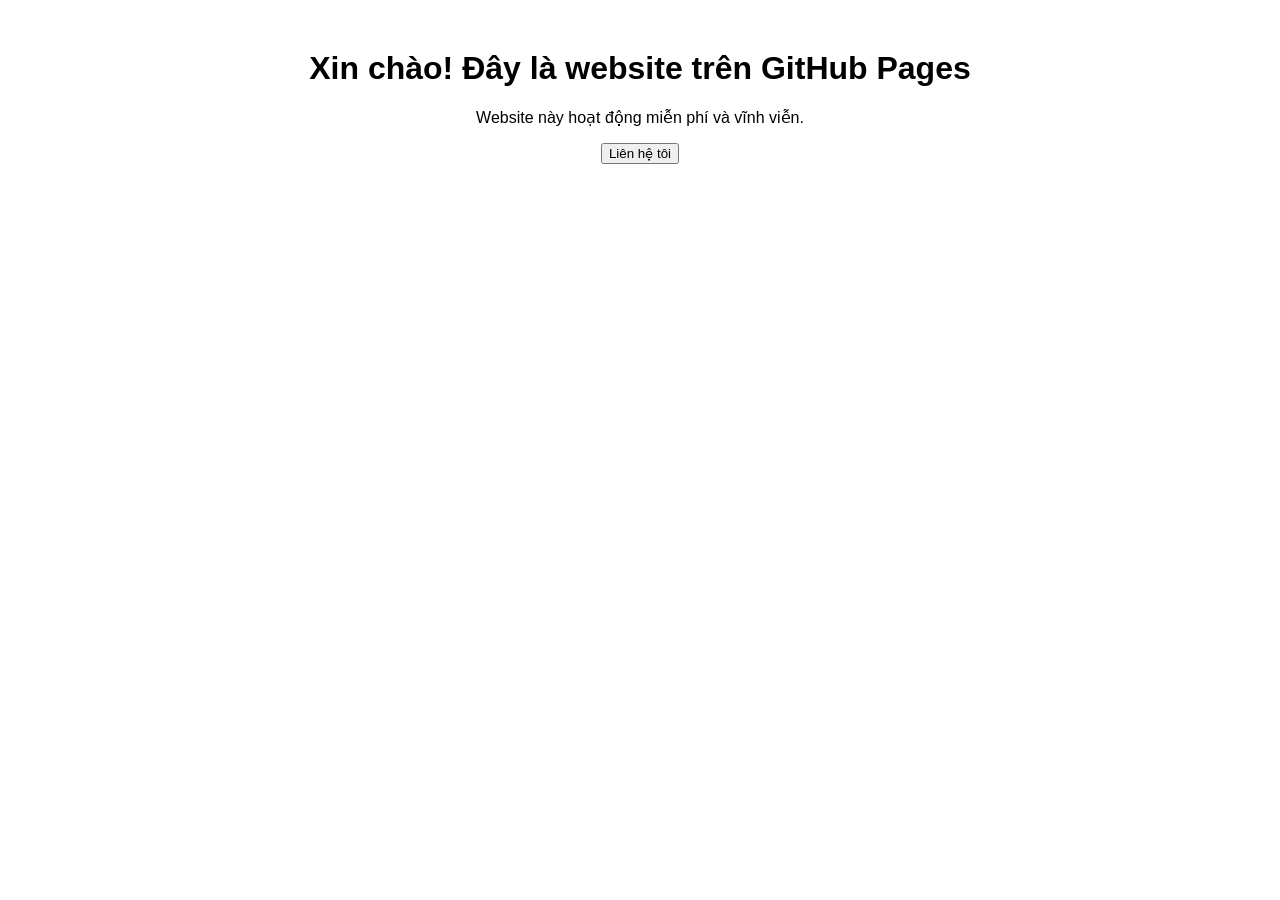
==== index.html @ cb4e31ba "Add initial HTML structure for the website" ====
<!DOCTYPE html>
<html>
<head>
    <title>Trang web của tôi</title>
    <meta charset="utf-8">
</head>
<body style="text-align: center; font-family: sans-serif; margin-top: 50px;">
    <h1>Xin chào! Đây là website trên GitHub Pages</h1>
    <p>Website này hoạt động miễn phí và vĩnh viễn.</p>
    <button>Liên hệ tôi</button>
</body>
</html>
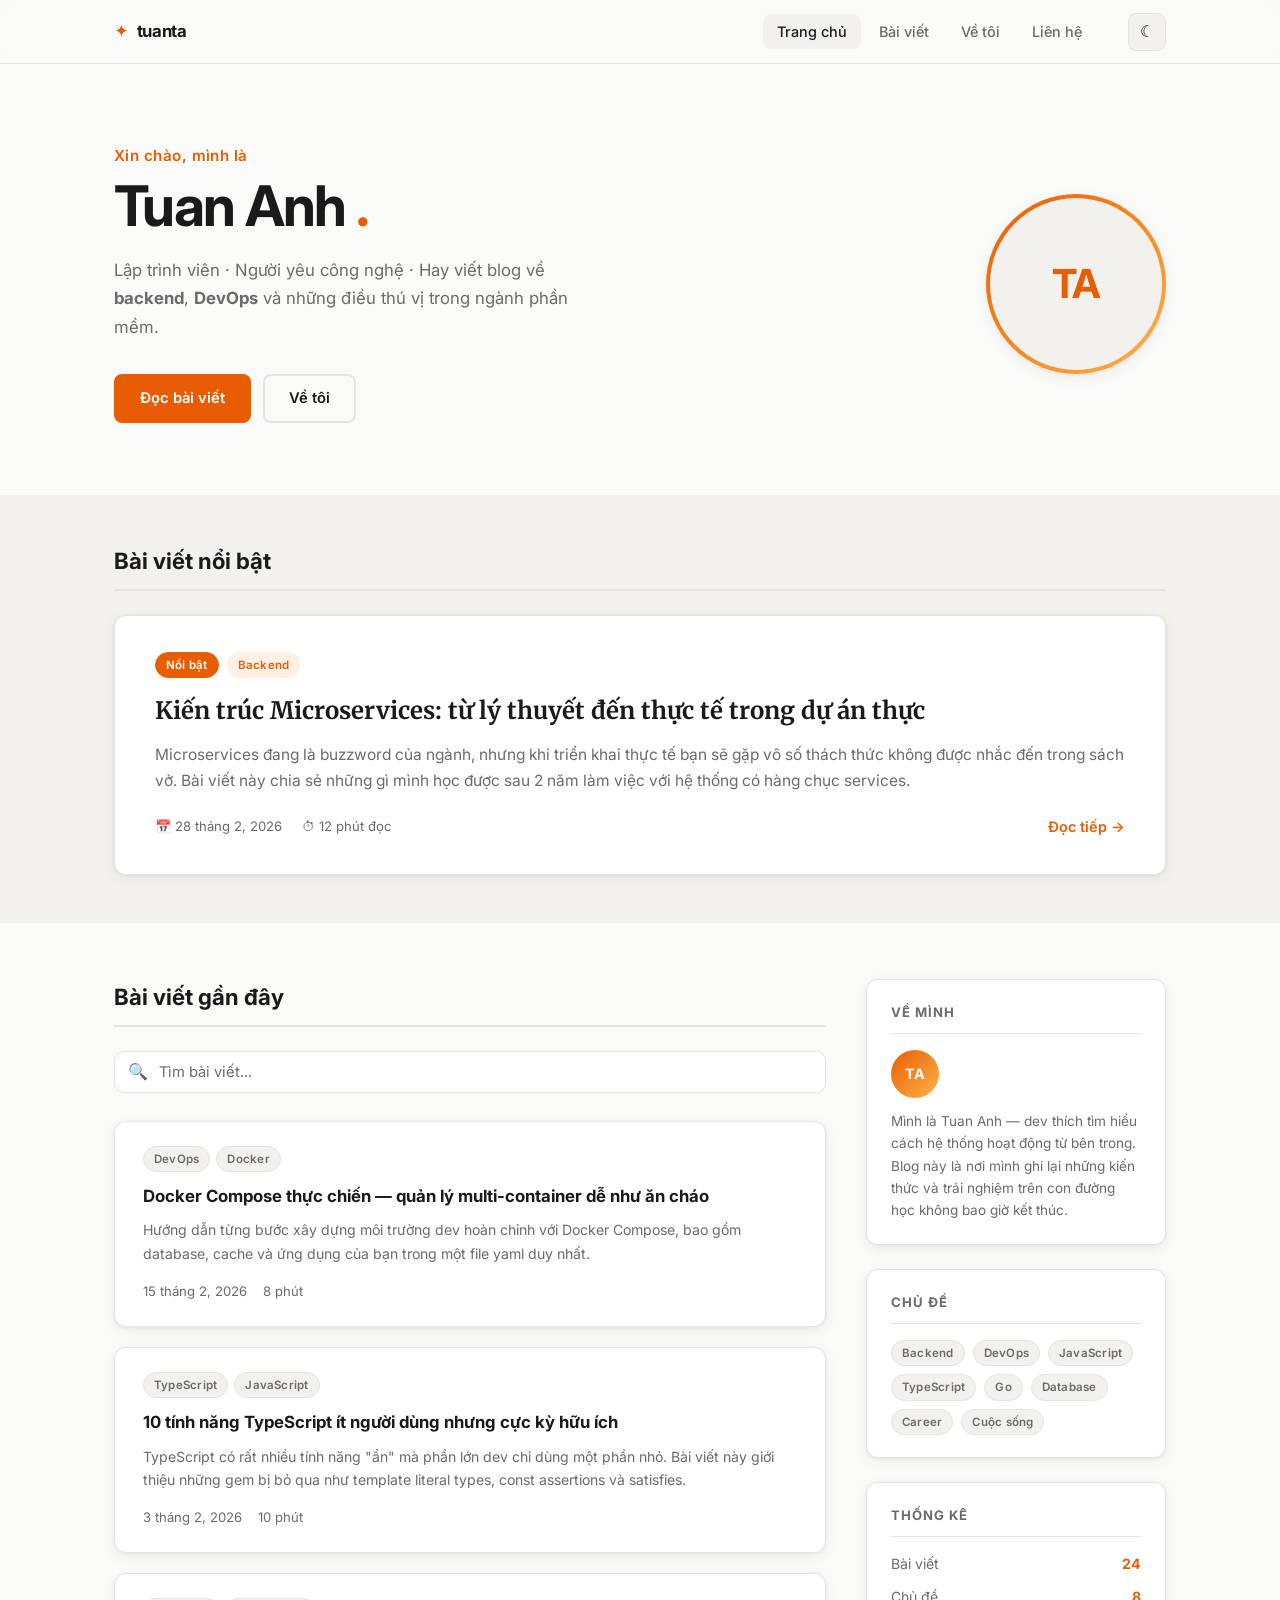
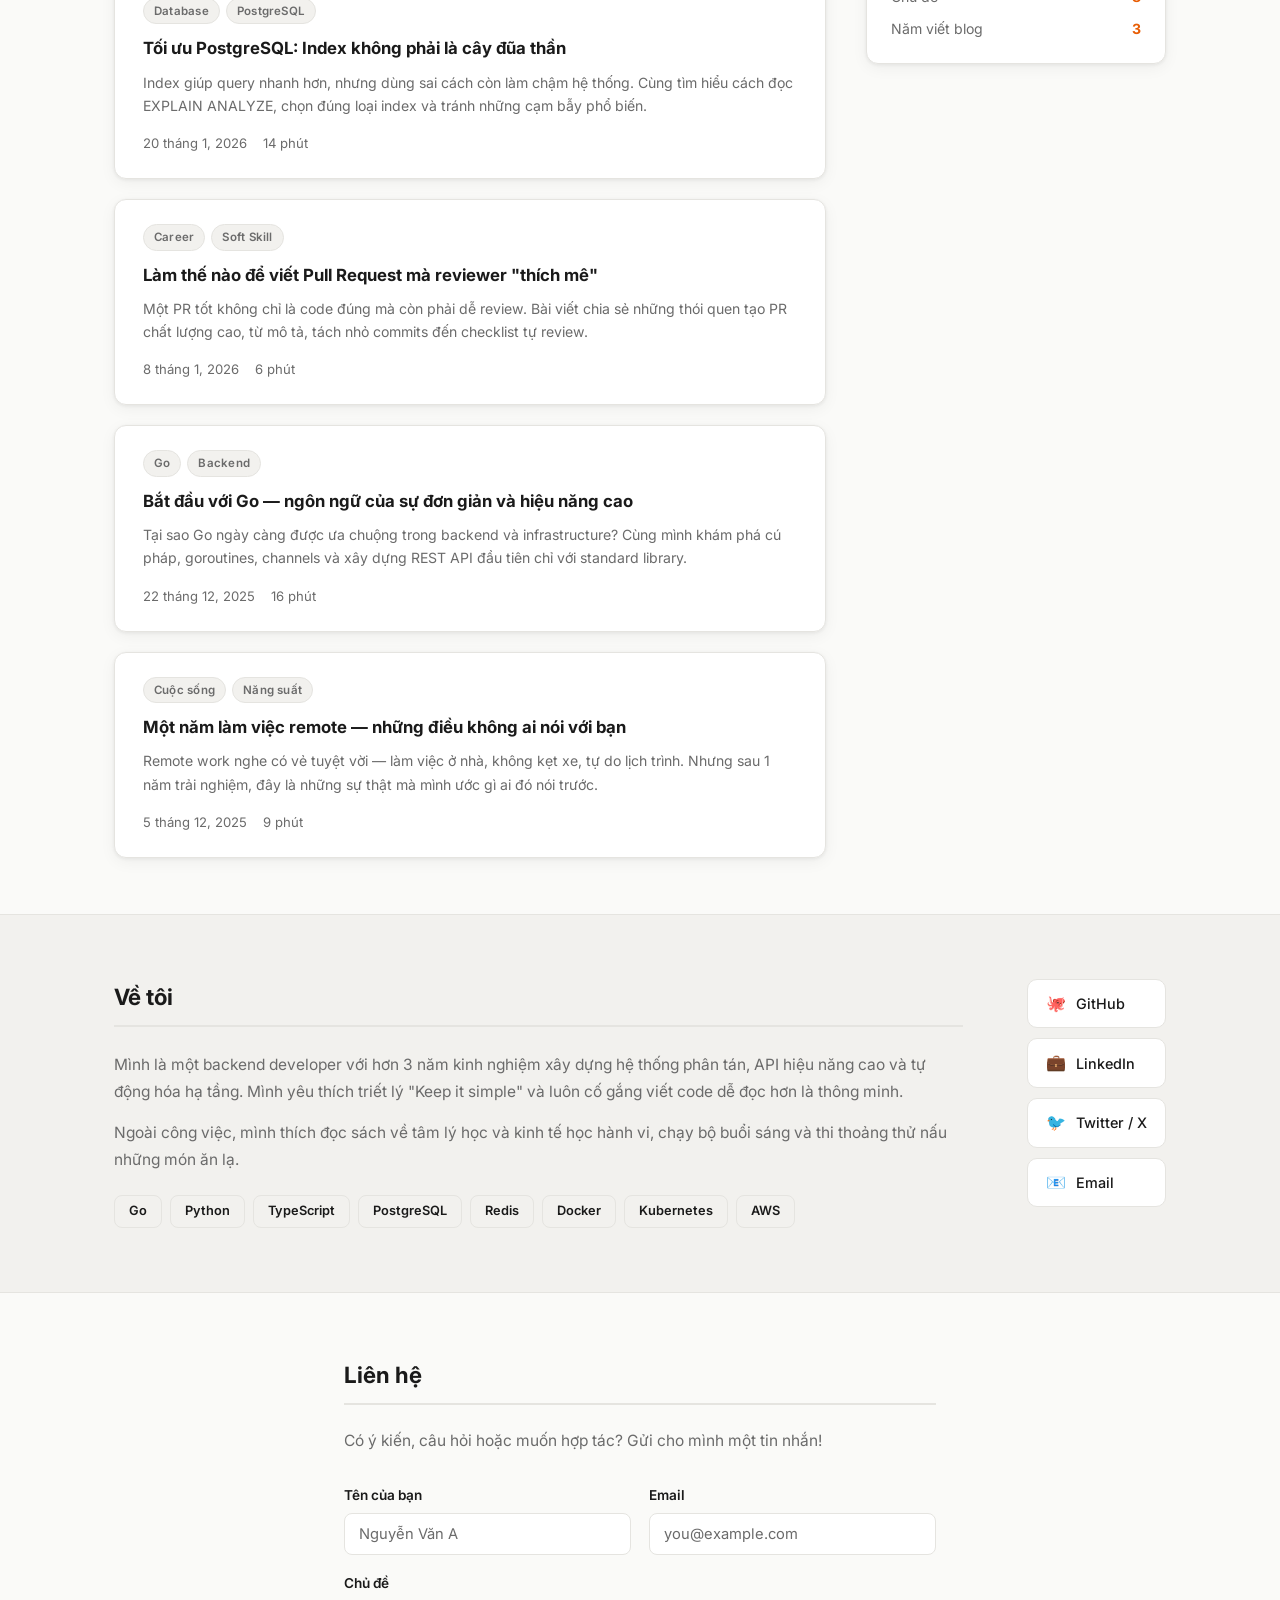
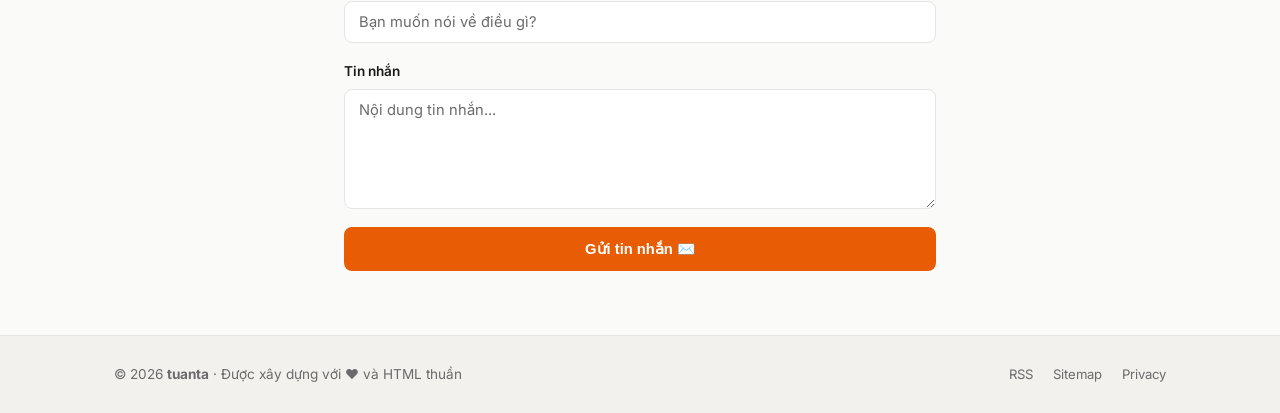
==== commit e6bb2d40: "[Tuanta] push blog web" ====
--- a/index.html
+++ b/index.html
@@ -1,12 +1,361 @@
 <!DOCTYPE html>
-<html>
+<html lang="vi" data-theme="light">
 <head>
-    <title>Trang web của tôi</title>
-    <meta charset="utf-8">
+  <meta charset="UTF-8" />
+  <meta name="viewport" content="width=device-width, initial-scale=1.0" />
+  <title>Tuan's Blog — Chia sẻ kiến thức & trải nghiệm</title>
+  <meta name="description" content="Blog cá nhân chia sẻ về lập trình, công nghệ và cuộc sống." />
+  <link rel="stylesheet" href="style.css" />
+  <link rel="preconnect" href="https://fonts.googleapis.com" />
+  <link rel="preconnect" href="https://fonts.gstatic.com" crossorigin />
+  <link href="https://fonts.googleapis.com/css2?family=Inter:wght@400;500;600;700&family=Merriweather:ital,wght@0,400;0,700;1,400&display=swap" rel="stylesheet" />
 </head>
-<body style="text-align: center; font-family: sans-serif; margin-top: 50px;">
-    <h1>Xin chào! Đây là website trên GitHub Pages</h1>
-    <p>Website này hoạt động miễn phí và vĩnh viễn.</p>
-    <button>Liên hệ tôi</button>
+<body>
+
+  <!-- ===== HEADER ===== -->
+  <header class="header">
+    <div class="container header__inner">
+      <a href="#" class="logo">
+        <span class="logo__icon">✦</span>
+        <span class="logo__text">tuanta</span>
+      </a>
+
+      <nav class="nav" id="nav">
+        <a href="#home"     class="nav__link active">Trang chủ</a>
+        <a href="#posts"    class="nav__link">Bài viết</a>
+        <a href="#about"    class="nav__link">Về tôi</a>
+        <a href="#contact"  class="nav__link">Liên hệ</a>
+      </nav>
+
+      <div class="header__actions">
+        <button class="theme-toggle" id="themeToggle" aria-label="Chuyển giao diện">
+          <span class="theme-toggle__icon">☾</span>
+        </button>
+        <button class="hamburger" id="hamburger" aria-label="Mở menu">
+          <span></span><span></span><span></span>
+        </button>
+      </div>
+    </div>
+  </header>
+
+  <main>
+
+    <!-- ===== HERO ===== -->
+    <section class="hero" id="home">
+      <div class="container hero__inner">
+        <div class="hero__text">
+          <p class="hero__greeting">Xin chào, mình là</p>
+          <h1 class="hero__name">Tuan Anh <span class="accent">.</span></h1>
+          <p class="hero__bio">
+            Lập trình viên · Người yêu công nghệ · Hay viết blog về
+            <strong>backend</strong>, <strong>DevOps</strong> và những điều thú vị
+            trong ngành phần mềm.
+          </p>
+          <div class="hero__cta">
+            <a href="#posts" class="btn btn--primary">Đọc bài viết</a>
+            <a href="#about" class="btn btn--ghost">Về tôi</a>
+          </div>
+        </div>
+        <div class="hero__avatar">
+          <div class="avatar-ring">
+            <div class="avatar-placeholder">TA</div>
+          </div>
+        </div>
+      </div>
+    </section>
+
+    <!-- ===== FEATURED POST ===== -->
+    <section class="featured" id="posts">
+      <div class="container">
+        <h2 class="section-title">Bài viết nổi bật</h2>
+        <article class="featured-card">
+          <div class="featured-card__meta">
+            <span class="tag tag--featured">Nổi bật</span>
+            <span class="tag tag--cat">Backend</span>
+          </div>
+          <h3 class="featured-card__title">
+            <a href="#">Kiến trúc Microservices: từ lý thuyết đến thực tế trong dự án thực</a>
+          </h3>
+          <p class="featured-card__excerpt">
+            Microservices đang là buzzword của ngành, nhưng khi triển khai thực tế bạn sẽ gặp
+            vô số thách thức không được nhắc đến trong sách vở. Bài viết này chia sẻ những gì
+            mình học được sau 2 năm làm việc với hệ thống có hàng chục services.
+          </p>
+          <div class="featured-card__footer">
+            <span class="post-date">📅 28 tháng 2, 2026</span>
+            <span class="read-time">⏱ 12 phút đọc</span>
+            <a href="#" class="read-more">Đọc tiếp →</a>
+          </div>
+        </article>
+      </div>
+    </section>
+
+    <!-- ===== POST GRID + SIDEBAR ===== -->
+    <section class="blog-section">
+      <div class="container blog-layout">
+
+        <!-- POST LIST -->
+        <div class="posts">
+          <h2 class="section-title">Bài viết gần đây</h2>
+
+          <div class="search-bar">
+            <input type="text" id="searchInput" placeholder="Tìm bài viết..." class="search-bar__input" />
+            <span class="search-bar__icon">🔍</span>
+          </div>
+
+          <div class="post-list" id="postList">
+
+            <article class="post-card" data-tags="devops docker">
+              <div class="post-card__tags">
+                <span class="tag">DevOps</span>
+                <span class="tag">Docker</span>
+              </div>
+              <h3 class="post-card__title">
+                <a href="#">Docker Compose thực chiến — quản lý multi-container dễ như ăn cháo</a>
+              </h3>
+              <p class="post-card__excerpt">
+                Hướng dẫn từng bước xây dựng môi trường dev hoàn chỉnh với Docker Compose,
+                bao gồm database, cache và ứng dụng của bạn trong một file yaml duy nhất.
+              </p>
+              <div class="post-card__footer">
+                <span class="post-date">15 tháng 2, 2026</span>
+                <span class="read-time">8 phút</span>
+              </div>
+            </article>
+
+            <article class="post-card" data-tags="javascript typescript">
+              <div class="post-card__tags">
+                <span class="tag">TypeScript</span>
+                <span class="tag">JavaScript</span>
+              </div>
+              <h3 class="post-card__title">
+                <a href="#">10 tính năng TypeScript ít người dùng nhưng cực kỳ hữu ích</a>
+              </h3>
+              <p class="post-card__excerpt">
+                TypeScript có rất nhiều tính năng "ẩn" mà phần lớn dev chỉ dùng một phần nhỏ.
+                Bài viết này giới thiệu những gem bị bỏ qua như template literal types,
+                const assertions và satisfies.
+              </p>
+              <div class="post-card__footer">
+                <span class="post-date">3 tháng 2, 2026</span>
+                <span class="read-time">10 phút</span>
+              </div>
+            </article>
+
+            <article class="post-card" data-tags="database postgresql">
+              <div class="post-card__tags">
+                <span class="tag">Database</span>
+                <span class="tag">PostgreSQL</span>
+              </div>
+              <h3 class="post-card__title">
+                <a href="#">Tối ưu PostgreSQL: Index không phải là cây đũa thần</a>
+              </h3>
+              <p class="post-card__excerpt">
+                Index giúp query nhanh hơn, nhưng dùng sai cách còn làm chậm hệ thống.
+                Cùng tìm hiểu cách đọc EXPLAIN ANALYZE, chọn đúng loại index và tránh
+                những cạm bẫy phổ biến.
+              </p>
+              <div class="post-card__footer">
+                <span class="post-date">20 tháng 1, 2026</span>
+                <span class="read-time">14 phút</span>
+              </div>
+            </article>
+
+            <article class="post-card" data-tags="career softskill">
+              <div class="post-card__tags">
+                <span class="tag">Career</span>
+                <span class="tag">Soft Skill</span>
+              </div>
+              <h3 class="post-card__title">
+                <a href="#">Làm thế nào để viết Pull Request mà reviewer "thích mê"</a>
+              </h3>
+              <p class="post-card__excerpt">
+                Một PR tốt không chỉ là code đúng mà còn phải dễ review. Bài viết chia sẻ
+                những thói quen tạo PR chất lượng cao, từ mô tả, tách nhỏ commits
+                đến checklist tự review.
+              </p>
+              <div class="post-card__footer">
+                <span class="post-date">8 tháng 1, 2026</span>
+                <span class="read-time">6 phút</span>
+              </div>
+            </article>
+
+            <article class="post-card" data-tags="golang backend">
+              <div class="post-card__tags">
+                <span class="tag">Go</span>
+                <span class="tag">Backend</span>
+              </div>
+              <h3 class="post-card__title">
+                <a href="#">Bắt đầu với Go — ngôn ngữ của sự đơn giản và hiệu năng cao</a>
+              </h3>
+              <p class="post-card__excerpt">
+                Tại sao Go ngày càng được ưa chuộng trong backend và infrastructure?
+                Cùng mình khám phá cú pháp, goroutines, channels và xây dựng REST API
+                đầu tiên chỉ với standard library.
+              </p>
+              <div class="post-card__footer">
+                <span class="post-date">22 tháng 12, 2025</span>
+                <span class="read-time">16 phút</span>
+              </div>
+            </article>
+
+            <article class="post-card" data-tags="life productivity">
+              <div class="post-card__tags">
+                <span class="tag">Cuộc sống</span>
+                <span class="tag">Năng suất</span>
+              </div>
+              <h3 class="post-card__title">
+                <a href="#">Một năm làm việc remote — những điều không ai nói với bạn</a>
+              </h3>
+              <p class="post-card__excerpt">
+                Remote work nghe có vẻ tuyệt vời — làm việc ở nhà, không kẹt xe, tự do
+                lịch trình. Nhưng sau 1 năm trải nghiệm, đây là những sự thật mà mình
+                ước gì ai đó nói trước.
+              </p>
+              <div class="post-card__footer">
+                <span class="post-date">5 tháng 12, 2025</span>
+                <span class="read-time">9 phút</span>
+              </div>
+            </article>
+
+          </div><!-- /.post-list -->
+
+          <div class="no-results" id="noResults" style="display:none;">
+            <p>Không tìm thấy bài viết nào.</p>
+          </div>
+        </div><!-- /.posts -->
+
+        <!-- SIDEBAR -->
+        <aside class="sidebar">
+
+          <div class="widget">
+            <h4 class="widget__title">Về mình</h4>
+            <div class="widget-about">
+              <div class="widget-about__avatar">TA</div>
+              <p class="widget-about__bio">
+                Mình là Tuan Anh — dev thích tìm hiểu cách hệ thống hoạt động từ bên trong.
+                Blog này là nơi mình ghi lại những kiến thức và trải nghiệm trên con đường
+                học không bao giờ kết thúc.
+              </p>
+            </div>
+          </div>
+
+          <div class="widget">
+            <h4 class="widget__title">Chủ đề</h4>
+            <div class="tag-cloud">
+              <a href="#" class="tag tag--link" data-filter="backend">Backend</a>
+              <a href="#" class="tag tag--link" data-filter="devops">DevOps</a>
+              <a href="#" class="tag tag--link" data-filter="javascript">JavaScript</a>
+              <a href="#" class="tag tag--link" data-filter="typescript">TypeScript</a>
+              <a href="#" class="tag tag--link" data-filter="golang">Go</a>
+              <a href="#" class="tag tag--link" data-filter="database">Database</a>
+              <a href="#" class="tag tag--link" data-filter="career">Career</a>
+              <a href="#" class="tag tag--link" data-filter="life">Cuộc sống</a>
+            </div>
+          </div>
+
+          <div class="widget">
+            <h4 class="widget__title">Thống kê</h4>
+            <ul class="stats-list">
+              <li><span>Bài viết</span><strong>24</strong></li>
+              <li><span>Chủ đề</span><strong>8</strong></li>
+              <li><span>Năm viết blog</span><strong>3</strong></li>
+            </ul>
+          </div>
+
+        </aside>
+
+      </div>
+    </section>
+
+    <!-- ===== ABOUT ===== -->
+    <section class="about-section" id="about">
+      <div class="container about-inner">
+        <div class="about-text">
+          <h2 class="section-title">Về tôi</h2>
+          <p>
+            Mình là một backend developer với hơn 3 năm kinh nghiệm xây dựng hệ thống
+            phân tán, API hiệu năng cao và tự động hóa hạ tầng. Mình yêu thích triết lý
+            "Keep it simple" và luôn cố gắng viết code dễ đọc hơn là thông minh.
+          </p>
+          <p>
+            Ngoài công việc, mình thích đọc sách về tâm lý học và kinh tế học hành vi,
+            chạy bộ buổi sáng và thi thoảng thử nấu những món ăn lạ.
+          </p>
+          <div class="skills">
+            <span class="skill-badge">Go</span>
+            <span class="skill-badge">Python</span>
+            <span class="skill-badge">TypeScript</span>
+            <span class="skill-badge">PostgreSQL</span>
+            <span class="skill-badge">Redis</span>
+            <span class="skill-badge">Docker</span>
+            <span class="skill-badge">Kubernetes</span>
+            <span class="skill-badge">AWS</span>
+          </div>
+        </div>
+        <div class="about-links">
+          <a href="#" class="social-link">
+            <span class="social-link__icon">🐙</span>GitHub
+          </a>
+          <a href="#" class="social-link">
+            <span class="social-link__icon">💼</span>LinkedIn
+          </a>
+          <a href="#" class="social-link">
+            <span class="social-link__icon">🐦</span>Twitter / X
+          </a>
+          <a href="#" class="social-link">
+            <span class="social-link__icon">📧</span>Email
+          </a>
+        </div>
+      </div>
+    </section>
+
+    <!-- ===== CONTACT ===== -->
+    <section class="contact-section" id="contact">
+      <div class="container contact-inner">
+        <h2 class="section-title">Liên hệ</h2>
+        <p class="contact-desc">Có ý kiến, câu hỏi hoặc muốn hợp tác? Gửi cho mình một tin nhắn!</p>
+        <form class="contact-form" id="contactForm">
+          <div class="form-row">
+            <div class="form-group">
+              <label for="name">Tên của bạn</label>
+              <input type="text" id="name" name="name" placeholder="Nguyễn Văn A" required />
+            </div>
+            <div class="form-group">
+              <label for="email">Email</label>
+              <input type="email" id="email" name="email" placeholder="you@example.com" required />
+            </div>
+          </div>
+          <div class="form-group">
+            <label for="subject">Chủ đề</label>
+            <input type="text" id="subject" name="subject" placeholder="Bạn muốn nói về điều gì?" />
+          </div>
+          <div class="form-group">
+            <label for="message">Tin nhắn</label>
+            <textarea id="message" name="message" rows="5" placeholder="Nội dung tin nhắn..." required></textarea>
+          </div>
+          <button type="submit" class="btn btn--primary btn--full">Gửi tin nhắn ✉️</button>
+          <div class="form-success" id="formSuccess">
+            Cảm ơn bạn! Mình sẽ phản hồi sớm nhất có thể. 🎉
+          </div>
+        </form>
+      </div>
+    </section>
+
+  </main>
+
+  <!-- ===== FOOTER ===== -->
+  <footer class="footer">
+    <div class="container footer__inner">
+      <p>© 2026 <strong>tuanta</strong> · Được xây dựng với ❤️ và HTML thuần</p>
+      <div class="footer__links">
+        <a href="#">RSS</a>
+        <a href="#">Sitemap</a>
+        <a href="#">Privacy</a>
+      </div>
+    </div>
+  </footer>
+
+  <script src="script.js"></script>
 </body>
 </html>
--- a/style.css
+++ b/style.css
@@ -0,0 +1,748 @@
+/* =========================================
+   RESET & VARIABLES
+   ========================================= */
+*, *::before, *::after { box-sizing: border-box; margin: 0; padding: 0; }
+
+:root {
+  --bg:           #fafaf8;
+  --bg-alt:       #f2f1ee;
+  --bg-card:      #ffffff;
+  --border:       #e5e4e0;
+  --text:         #1a1a1a;
+  --text-muted:   #6b6b6b;
+  --accent:       #e85d04;
+  --accent-light: #fff0e6;
+  --accent-hover: #c84d00;
+  --shadow:       0 1px 4px rgba(0,0,0,.07), 0 4px 16px rgba(0,0,0,.05);
+  --shadow-hover: 0 4px 12px rgba(0,0,0,.12), 0 12px 36px rgba(0,0,0,.08);
+  --radius:       12px;
+  --font-sans:    'Inter', system-ui, sans-serif;
+  --font-serif:   'Merriweather', Georgia, serif;
+  --header-h:     64px;
+  --transition:   0.2s ease;
+}
+
+[data-theme="dark"] {
+  --bg:           #111110;
+  --bg-alt:       #1a1a18;
+  --bg-card:      #1f1f1d;
+  --border:       #2e2e2b;
+  --text:         #e8e6e0;
+  --text-muted:   #8a8880;
+  --accent:       #ff7a2f;
+  --accent-light: #2a1500;
+  --accent-hover: #ff9a5f;
+  --shadow:       0 1px 4px rgba(0,0,0,.4), 0 4px 16px rgba(0,0,0,.3);
+  --shadow-hover: 0 4px 12px rgba(0,0,0,.5), 0 12px 36px rgba(0,0,0,.4);
+}
+
+html { scroll-behavior: smooth; }
+
+body {
+  font-family: var(--font-sans);
+  font-size: 16px;
+  line-height: 1.6;
+  background: var(--bg);
+  color: var(--text);
+  transition: background var(--transition), color var(--transition);
+}
+
+/* =========================================
+   UTILITIES
+   ========================================= */
+.container {
+  max-width: 1100px;
+  margin: 0 auto;
+  padding: 0 24px;
+}
+
+.accent { color: var(--accent); }
+
+.section-title {
+  font-family: var(--font-sans);
+  font-size: 1.4rem;
+  font-weight: 700;
+  color: var(--text);
+  margin-bottom: 24px;
+  padding-bottom: 10px;
+  border-bottom: 2px solid var(--border);
+}
+
+/* =========================================
+   TAGS & BADGES
+   ========================================= */
+.tag {
+  display: inline-block;
+  padding: 3px 10px;
+  border-radius: 999px;
+  font-size: 0.72rem;
+  font-weight: 600;
+  letter-spacing: 0.02em;
+  background: var(--bg-alt);
+  color: var(--text-muted);
+  border: 1px solid var(--border);
+}
+.tag--featured { background: var(--accent); color: #fff; border-color: var(--accent); }
+.tag--cat      { background: var(--accent-light); color: var(--accent); border-color: transparent; }
+.tag--link {
+  cursor: pointer;
+  transition: background var(--transition), color var(--transition);
+  text-decoration: none;
+}
+.tag--link:hover,
+.tag--link.active {
+  background: var(--accent);
+  color: #fff;
+  border-color: var(--accent);
+}
+
+.skill-badge {
+  display: inline-block;
+  padding: 5px 14px;
+  border-radius: 8px;
+  font-size: 0.8rem;
+  font-weight: 600;
+  background: var(--bg-alt);
+  color: var(--text);
+  border: 1px solid var(--border);
+  margin: 4px 4px 0 0;
+  transition: background var(--transition);
+}
+.skill-badge:hover { background: var(--accent-light); color: var(--accent); }
+
+/* =========================================
+   BUTTONS
+   ========================================= */
+.btn {
+  display: inline-flex;
+  align-items: center;
+  gap: 8px;
+  padding: 11px 24px;
+  border-radius: 8px;
+  font-size: 0.92rem;
+  font-weight: 600;
+  text-decoration: none;
+  cursor: pointer;
+  border: 2px solid transparent;
+  transition: all var(--transition);
+  white-space: nowrap;
+}
+.btn--primary {
+  background: var(--accent);
+  color: #fff;
+  border-color: var(--accent);
+}
+.btn--primary:hover {
+  background: var(--accent-hover);
+  border-color: var(--accent-hover);
+  transform: translateY(-1px);
+  box-shadow: 0 4px 12px rgba(232, 93, 4, .35);
+}
+.btn--ghost {
+  background: transparent;
+  color: var(--text);
+  border-color: var(--border);
+}
+.btn--ghost:hover {
+  border-color: var(--accent);
+  color: var(--accent);
+}
+.btn--full { width: 100%; justify-content: center; }
+
+/* =========================================
+   HEADER
+   ========================================= */
+.header {
+  position: sticky;
+  top: 0;
+  z-index: 100;
+  height: var(--header-h);
+  background: rgba(250, 250, 248, 0.85);
+  backdrop-filter: blur(12px);
+  border-bottom: 1px solid var(--border);
+  transition: background var(--transition), border-color var(--transition);
+}
+[data-theme="dark"] .header {
+  background: rgba(17, 17, 16, 0.85);
+}
+
+.header__inner {
+  display: flex;
+  align-items: center;
+  height: 100%;
+  gap: 32px;
+}
+
+/* Logo */
+.logo {
+  display: flex;
+  align-items: center;
+  gap: 8px;
+  text-decoration: none;
+  flex-shrink: 0;
+}
+.logo__icon { font-size: 1.1rem; color: var(--accent); }
+.logo__text {
+  font-weight: 700;
+  font-size: 1.05rem;
+  color: var(--text);
+  letter-spacing: -0.02em;
+}
+
+/* Nav */
+.nav {
+  display: flex;
+  gap: 4px;
+  margin-left: auto;
+}
+.nav__link {
+  padding: 6px 14px;
+  border-radius: 8px;
+  text-decoration: none;
+  font-size: 0.9rem;
+  font-weight: 500;
+  color: var(--text-muted);
+  transition: all var(--transition);
+}
+.nav__link:hover,
+.nav__link.active {
+  color: var(--text);
+  background: var(--bg-alt);
+}
+
+/* Header actions */
+.header__actions { display: flex; align-items: center; gap: 8px; }
+
+.theme-toggle {
+  background: var(--bg-alt);
+  border: 1px solid var(--border);
+  border-radius: 8px;
+  width: 38px;
+  height: 38px;
+  cursor: pointer;
+  font-size: 1rem;
+  display: flex;
+  align-items: center;
+  justify-content: center;
+  transition: all var(--transition);
+  color: var(--text);
+}
+.theme-toggle:hover { border-color: var(--accent); color: var(--accent); }
+
+/* Hamburger */
+.hamburger {
+  display: none;
+  flex-direction: column;
+  gap: 5px;
+  background: none;
+  border: none;
+  cursor: pointer;
+  padding: 6px;
+  border-radius: 8px;
+}
+.hamburger span {
+  display: block;
+  width: 22px;
+  height: 2px;
+  background: var(--text);
+  border-radius: 2px;
+  transition: all var(--transition);
+}
+.hamburger.open span:nth-child(1) { transform: translateY(7px) rotate(45deg); }
+.hamburger.open span:nth-child(2) { opacity: 0; }
+.hamburger.open span:nth-child(3) { transform: translateY(-7px) rotate(-45deg); }
+
+/* =========================================
+   HERO
+   ========================================= */
+.hero {
+  padding: 80px 0 72px;
+  background: var(--bg);
+}
+.hero__inner {
+  display: flex;
+  align-items: center;
+  gap: 64px;
+}
+.hero__text { flex: 1; }
+.hero__greeting {
+  font-size: 0.95rem;
+  color: var(--accent);
+  font-weight: 600;
+  margin-bottom: 8px;
+  letter-spacing: 0.03em;
+}
+.hero__name {
+  font-size: clamp(2.4rem, 5vw, 3.5rem);
+  font-weight: 700;
+  line-height: 1.1;
+  letter-spacing: -0.03em;
+  color: var(--text);
+  margin-bottom: 18px;
+}
+.hero__bio {
+  font-size: 1.05rem;
+  color: var(--text-muted);
+  line-height: 1.7;
+  max-width: 480px;
+  margin-bottom: 32px;
+}
+.hero__cta { display: flex; gap: 12px; flex-wrap: wrap; }
+
+/* Avatar */
+.hero__avatar {
+  flex-shrink: 0;
+  display: flex;
+  align-items: center;
+  justify-content: center;
+}
+.avatar-ring {
+  width: 180px;
+  height: 180px;
+  border-radius: 50%;
+  padding: 4px;
+  background: linear-gradient(135deg, var(--accent), #ffb347);
+  box-shadow: var(--shadow);
+}
+.avatar-placeholder {
+  width: 100%;
+  height: 100%;
+  border-radius: 50%;
+  background: var(--bg-alt);
+  display: flex;
+  align-items: center;
+  justify-content: center;
+  font-size: 2.5rem;
+  font-weight: 700;
+  color: var(--accent);
+  letter-spacing: -0.02em;
+}
+
+/* =========================================
+   FEATURED CARD
+   ========================================= */
+.featured { padding: 48px 0; background: var(--bg-alt); }
+
+.featured-card {
+  background: var(--bg-card);
+  border: 1px solid var(--border);
+  border-radius: var(--radius);
+  padding: 36px 40px;
+  box-shadow: var(--shadow);
+  transition: box-shadow var(--transition);
+}
+.featured-card:hover { box-shadow: var(--shadow-hover); }
+
+.featured-card__meta {
+  display: flex;
+  gap: 8px;
+  margin-bottom: 16px;
+}
+.featured-card__title {
+  font-family: var(--font-serif);
+  font-size: 1.5rem;
+  font-weight: 700;
+  line-height: 1.4;
+  margin-bottom: 14px;
+}
+.featured-card__title a {
+  color: var(--text);
+  text-decoration: none;
+  transition: color var(--transition);
+}
+.featured-card__title a:hover { color: var(--accent); }
+
+.featured-card__excerpt {
+  color: var(--text-muted);
+  font-size: 0.97rem;
+  line-height: 1.7;
+  margin-bottom: 20px;
+}
+.featured-card__footer {
+  display: flex;
+  align-items: center;
+  gap: 20px;
+  flex-wrap: wrap;
+}
+.post-date, .read-time {
+  font-size: 0.82rem;
+  color: var(--text-muted);
+}
+.read-more {
+  margin-left: auto;
+  color: var(--accent);
+  text-decoration: none;
+  font-weight: 600;
+  font-size: 0.9rem;
+  transition: gap var(--transition);
+}
+.read-more:hover { text-decoration: underline; }
+
+/* =========================================
+   BLOG SECTION (posts + sidebar)
+   ========================================= */
+.blog-section { padding: 56px 0; }
+
+.blog-layout {
+  display: grid;
+  grid-template-columns: 1fr 300px;
+  gap: 40px;
+  align-items: start;
+}
+
+/* Search bar */
+.search-bar {
+  position: relative;
+  margin-bottom: 28px;
+}
+.search-bar__input {
+  width: 100%;
+  padding: 11px 16px 11px 44px;
+  border-radius: 10px;
+  border: 1px solid var(--border);
+  background: var(--bg-card);
+  color: var(--text);
+  font-size: 0.92rem;
+  font-family: var(--font-sans);
+  transition: border-color var(--transition), box-shadow var(--transition);
+  outline: none;
+}
+.search-bar__input::placeholder { color: var(--text-muted); }
+.search-bar__input:focus {
+  border-color: var(--accent);
+  box-shadow: 0 0 0 3px rgba(232, 93, 4, .15);
+}
+.search-bar__icon {
+  position: absolute;
+  left: 14px;
+  top: 50%;
+  transform: translateY(-50%);
+  font-size: 1rem;
+}
+
+/* Post list */
+.post-list { display: flex; flex-direction: column; gap: 20px; }
+
+.post-card {
+  background: var(--bg-card);
+  border: 1px solid var(--border);
+  border-radius: var(--radius);
+  padding: 24px 28px;
+  box-shadow: var(--shadow);
+  transition: box-shadow var(--transition), transform var(--transition);
+}
+.post-card:hover {
+  box-shadow: var(--shadow-hover);
+  transform: translateY(-2px);
+}
+.post-card__tags { display: flex; gap: 6px; margin-bottom: 12px; flex-wrap: wrap; }
+
+.post-card__title {
+  font-size: 1.05rem;
+  font-weight: 700;
+  line-height: 1.45;
+  margin-bottom: 10px;
+}
+.post-card__title a {
+  color: var(--text);
+  text-decoration: none;
+  transition: color var(--transition);
+}
+.post-card__title a:hover { color: var(--accent); }
+
+.post-card__excerpt {
+  color: var(--text-muted);
+  font-size: 0.88rem;
+  line-height: 1.65;
+  margin-bottom: 16px;
+  display: -webkit-box;
+  -webkit-line-clamp: 3;
+  -webkit-box-orient: vertical;
+  overflow: hidden;
+}
+.post-card__footer {
+  display: flex;
+  gap: 16px;
+  align-items: center;
+  font-size: 0.8rem;
+  color: var(--text-muted);
+}
+
+/* No results */
+.no-results {
+  text-align: center;
+  padding: 48px;
+  color: var(--text-muted);
+  background: var(--bg-card);
+  border: 1px dashed var(--border);
+  border-radius: var(--radius);
+}
+
+/* =========================================
+   SIDEBAR
+   ========================================= */
+.sidebar { display: flex; flex-direction: column; gap: 24px; position: sticky; top: 80px; }
+
+.widget {
+  background: var(--bg-card);
+  border: 1px solid var(--border);
+  border-radius: var(--radius);
+  padding: 22px 24px;
+  box-shadow: var(--shadow);
+}
+.widget__title {
+  font-size: 0.82rem;
+  font-weight: 700;
+  text-transform: uppercase;
+  letter-spacing: 0.08em;
+  color: var(--text-muted);
+  margin-bottom: 16px;
+  padding-bottom: 10px;
+  border-bottom: 1px solid var(--border);
+}
+
+/* Widget About */
+.widget-about__avatar {
+  width: 48px;
+  height: 48px;
+  border-radius: 50%;
+  background: linear-gradient(135deg, var(--accent), #ffb347);
+  color: #fff;
+  display: flex;
+  align-items: center;
+  justify-content: center;
+  font-weight: 700;
+  font-size: 0.9rem;
+  margin-bottom: 12px;
+}
+.widget-about__bio {
+  font-size: 0.85rem;
+  color: var(--text-muted);
+  line-height: 1.65;
+}
+
+/* Tag cloud */
+.tag-cloud { display: flex; flex-wrap: wrap; gap: 8px; }
+
+/* Stats */
+.stats-list { list-style: none; display: flex; flex-direction: column; gap: 10px; }
+.stats-list li {
+  display: flex;
+  justify-content: space-between;
+  align-items: center;
+  font-size: 0.88rem;
+}
+.stats-list li span { color: var(--text-muted); }
+.stats-list li strong { font-weight: 700; color: var(--accent); }
+
+/* =========================================
+   ABOUT SECTION
+   ========================================= */
+.about-section {
+  padding: 64px 0;
+  background: var(--bg-alt);
+  border-top: 1px solid var(--border);
+}
+.about-inner {
+  display: grid;
+  grid-template-columns: 1fr auto;
+  gap: 64px;
+  align-items: start;
+}
+.about-text p {
+  color: var(--text-muted);
+  line-height: 1.75;
+  margin-bottom: 14px;
+  font-size: 0.97rem;
+}
+.skills { margin-top: 18px; }
+
+.about-links {
+  display: flex;
+  flex-direction: column;
+  gap: 10px;
+  flex-shrink: 0;
+}
+.social-link {
+  display: flex;
+  align-items: center;
+  gap: 10px;
+  padding: 11px 18px;
+  border-radius: 10px;
+  text-decoration: none;
+  font-size: 0.9rem;
+  font-weight: 500;
+  color: var(--text);
+  background: var(--bg-card);
+  border: 1px solid var(--border);
+  transition: all var(--transition);
+  white-space: nowrap;
+}
+.social-link:hover {
+  border-color: var(--accent);
+  color: var(--accent);
+  transform: translateX(3px);
+}
+.social-link__icon { font-size: 1rem; }
+
+/* =========================================
+   CONTACT SECTION
+   ========================================= */
+.contact-section {
+  padding: 64px 0;
+  background: var(--bg);
+  border-top: 1px solid var(--border);
+}
+.contact-inner { max-width: 640px; }
+.contact-desc {
+  color: var(--text-muted);
+  margin-bottom: 32px;
+  font-size: 0.97rem;
+}
+
+.contact-form { display: flex; flex-direction: column; gap: 18px; }
+.form-row { display: grid; grid-template-columns: 1fr 1fr; gap: 18px; }
+
+.form-group { display: flex; flex-direction: column; gap: 6px; }
+.form-group label {
+  font-size: 0.85rem;
+  font-weight: 600;
+  color: var(--text);
+}
+.form-group input,
+.form-group textarea {
+  padding: 11px 14px;
+  border-radius: 8px;
+  border: 1px solid var(--border);
+  background: var(--bg-card);
+  color: var(--text);
+  font-family: var(--font-sans);
+  font-size: 0.92rem;
+  outline: none;
+  transition: border-color var(--transition), box-shadow var(--transition);
+}
+.form-group input::placeholder,
+.form-group textarea::placeholder { color: var(--text-muted); }
+.form-group input:focus,
+.form-group textarea:focus {
+  border-color: var(--accent);
+  box-shadow: 0 0 0 3px rgba(232, 93, 4, .15);
+}
+.form-group textarea { resize: vertical; min-height: 120px; }
+
+.form-success {
+  display: none;
+  padding: 14px 18px;
+  border-radius: 8px;
+  background: #e6f9ec;
+  color: #1a6e33;
+  font-size: 0.9rem;
+  font-weight: 500;
+  border: 1px solid #b3e5c0;
+}
+[data-theme="dark"] .form-success {
+  background: #0f2d1a;
+  color: #5dd87a;
+  border-color: #1d5430;
+}
+
+/* =========================================
+   FOOTER
+   ========================================= */
+.footer {
+  padding: 28px 0;
+  background: var(--bg-alt);
+  border-top: 1px solid var(--border);
+}
+.footer__inner {
+  display: flex;
+  align-items: center;
+  justify-content: space-between;
+  flex-wrap: wrap;
+  gap: 12px;
+}
+.footer p {
+  font-size: 0.85rem;
+  color: var(--text-muted);
+}
+.footer__links {
+  display: flex;
+  gap: 20px;
+}
+.footer__links a {
+  font-size: 0.82rem;
+  color: var(--text-muted);
+  text-decoration: none;
+  transition: color var(--transition);
+}
+.footer__links a:hover { color: var(--accent); }
+
+/* =========================================
+   ANIMATIONS
+   ========================================= */
+@keyframes fadeInUp {
+  from { opacity: 0; transform: translateY(20px); }
+  to   { opacity: 1; transform: translateY(0); }
+}
+.hero__text,
+.hero__avatar,
+.featured-card,
+.post-card {
+  animation: fadeInUp 0.5s ease both;
+}
+.post-card:nth-child(1) { animation-delay: 0.05s; }
+.post-card:nth-child(2) { animation-delay: 0.10s; }
+.post-card:nth-child(3) { animation-delay: 0.15s; }
+.post-card:nth-child(4) { animation-delay: 0.20s; }
+.post-card:nth-child(5) { animation-delay: 0.25s; }
+.post-card:nth-child(6) { animation-delay: 0.30s; }
+
+/* =========================================
+   RESPONSIVE
+   ========================================= */
+@media (max-width: 900px) {
+  .blog-layout { grid-template-columns: 1fr; }
+  .sidebar { position: static; }
+  .about-inner { grid-template-columns: 1fr; gap: 32px; }
+  .about-links { flex-direction: row; flex-wrap: wrap; }
+}
+
+@media (max-width: 700px) {
+  .nav {
+    display: none;
+    position: fixed;
+    top: var(--header-h);
+    left: 0;
+    right: 0;
+    background: var(--bg-card);
+    border-bottom: 1px solid var(--border);
+    flex-direction: column;
+    padding: 16px;
+    gap: 4px;
+    box-shadow: var(--shadow);
+  }
+  .nav.open { display: flex; }
+  .nav__link { padding: 12px 16px; }
+
+  .hamburger { display: flex; }
+
+  .hero { padding: 48px 0; }
+  .hero__inner { flex-direction: column-reverse; gap: 32px; text-align: center; }
+  .hero__bio { max-width: 100%; }
+  .hero__cta { justify-content: center; }
+  .avatar-ring { width: 120px; height: 120px; }
+  .avatar-placeholder { font-size: 1.8rem; }
+
+  .featured-card { padding: 24px; }
+  .featured-card__title { font-size: 1.2rem; }
+
+  .form-row { grid-template-columns: 1fr; }
+
+  .footer__inner { flex-direction: column; text-align: center; }
+}
+
+@media (max-width: 480px) {
+  .container { padding: 0 16px; }
+  .featured-card__footer { gap: 12px; }
+  .read-more { margin-left: 0; }
+}
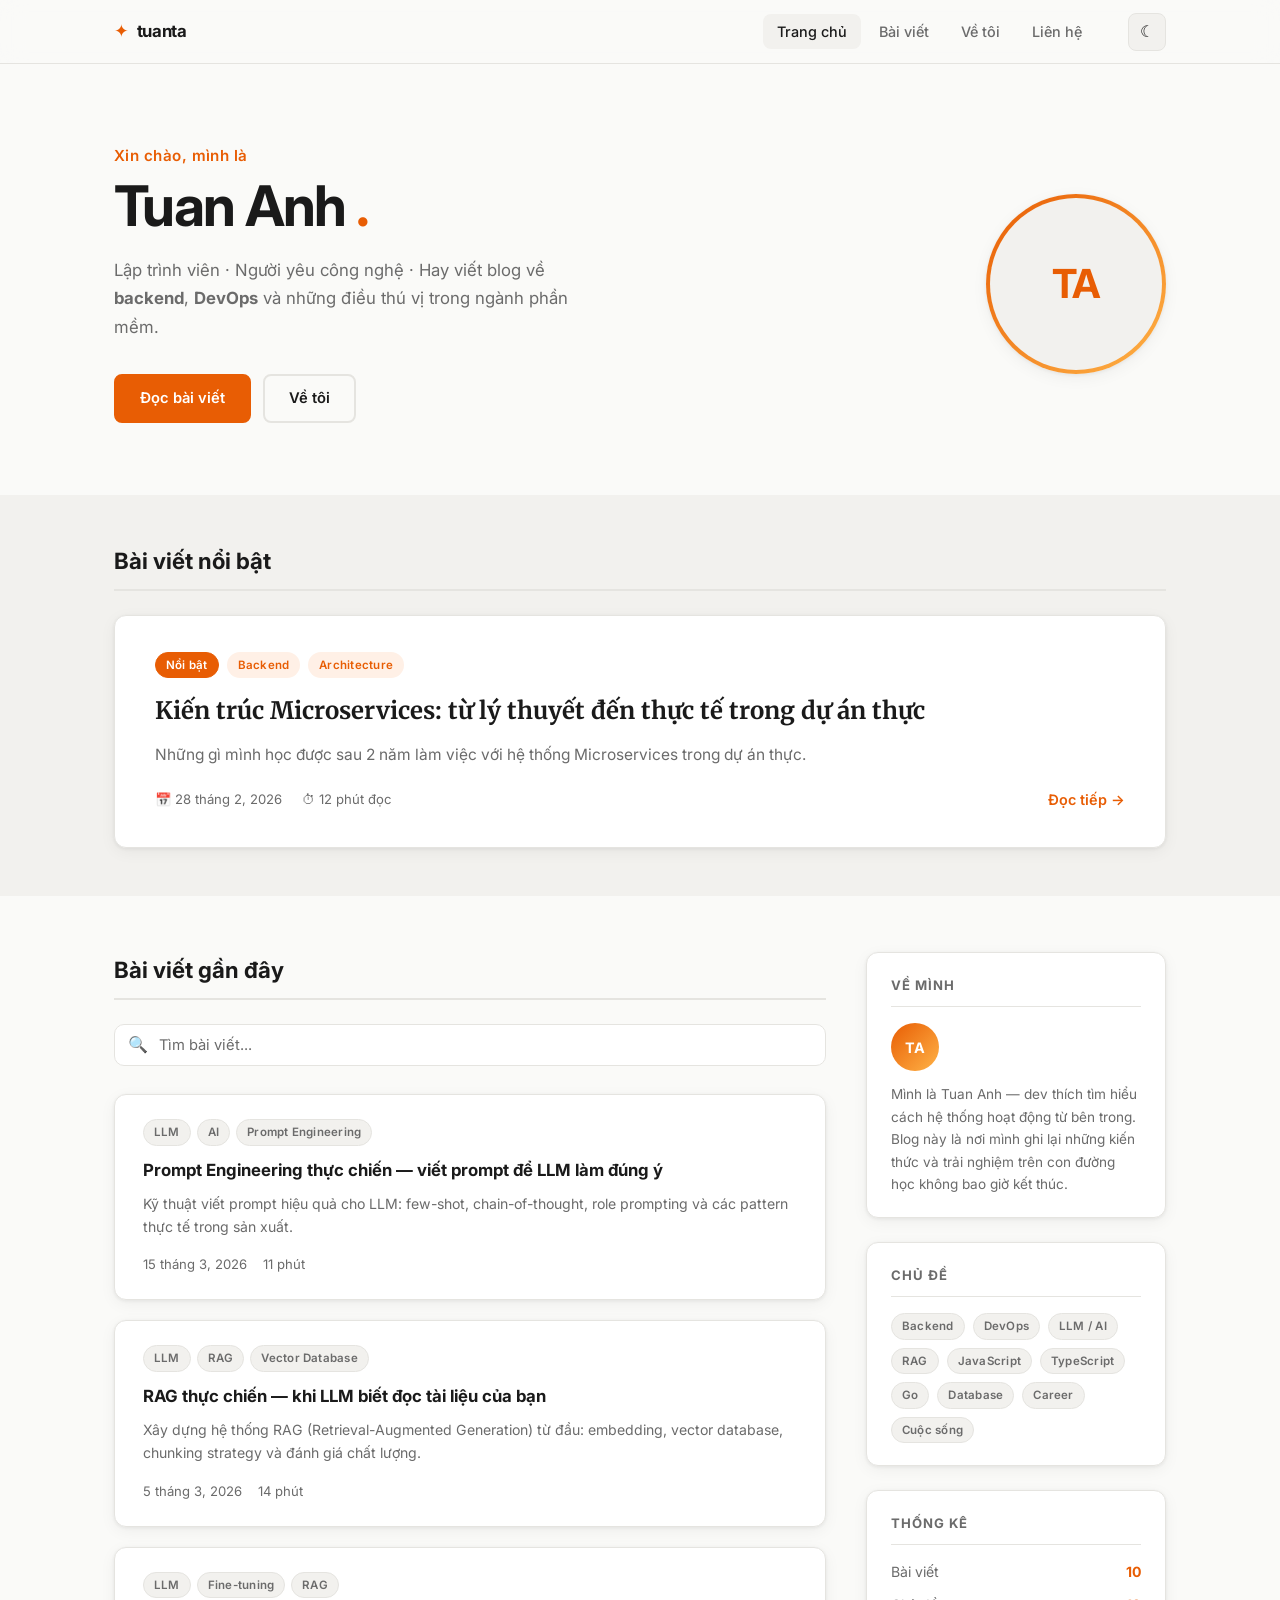
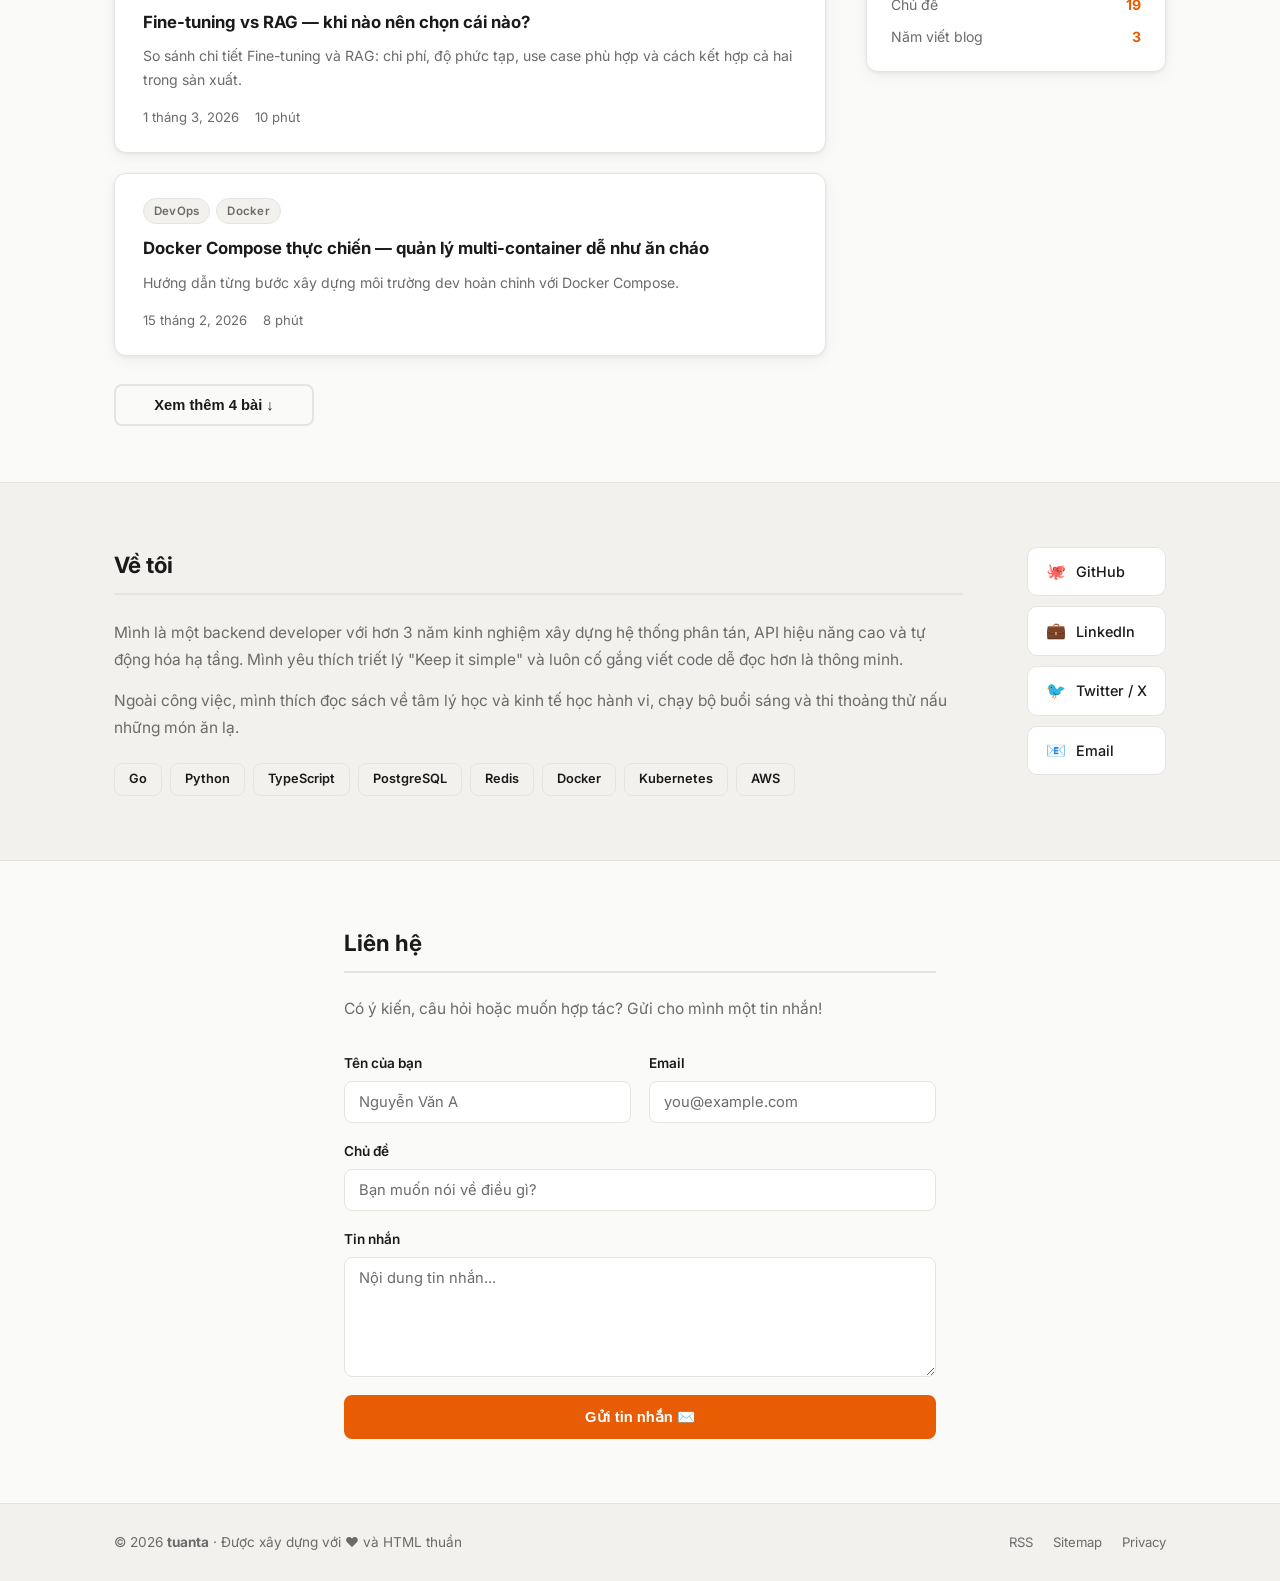
==== commit db72f089: "[Tuanta] push post auto loading" ====
--- a/index.html
+++ b/index.html
@@ -68,25 +68,15 @@
     <section class="featured" id="posts">
       <div class="container">
         <h2 class="section-title">Bài viết nổi bật</h2>
-        <article class="featured-card">
-          <div class="featured-card__meta">
-            <span class="tag tag--featured">Nổi bật</span>
-            <span class="tag tag--cat">Backend</span>
-          </div>
-          <h3 class="featured-card__title">
-            <a href="#">Kiến trúc Microservices: từ lý thuyết đến thực tế trong dự án thực</a>
-          </h3>
-          <p class="featured-card__excerpt">
-            Microservices đang là buzzword của ngành, nhưng khi triển khai thực tế bạn sẽ gặp
-            vô số thách thức không được nhắc đến trong sách vở. Bài viết này chia sẻ những gì
-            mình học được sau 2 năm làm việc với hệ thống có hàng chục services.
-          </p>
-          <div class="featured-card__footer">
-            <span class="post-date">📅 28 tháng 2, 2026</span>
-            <span class="read-time">⏱ 12 phút đọc</span>
-            <a href="#" class="read-more">Đọc tiếp →</a>
-          </div>
-        </article>
+        <!-- Populated by script.js from posts/manifest.json -->
+        <div id="featuredPost">
+          <div class="post-skeleton post-skeleton--featured" aria-hidden="true">
+            <div class="skeleton-line skeleton-line--tag"></div>
+            <div class="skeleton-line skeleton-line--title"></div>
+            <div class="skeleton-line"></div>
+            <div class="skeleton-line skeleton-line--short"></div>
+          </div>
+        </div>
       </div>
     </section>
 
@@ -104,124 +94,21 @@
           </div>
 
           <div class="post-list" id="postList">
-
-            <article class="post-card" data-tags="devops docker">
-              <div class="post-card__tags">
-                <span class="tag">DevOps</span>
-                <span class="tag">Docker</span>
-              </div>
-              <h3 class="post-card__title">
-                <a href="#">Docker Compose thực chiến — quản lý multi-container dễ như ăn cháo</a>
-              </h3>
-              <p class="post-card__excerpt">
-                Hướng dẫn từng bước xây dựng môi trường dev hoàn chỉnh với Docker Compose,
-                bao gồm database, cache và ứng dụng của bạn trong một file yaml duy nhất.
-              </p>
-              <div class="post-card__footer">
-                <span class="post-date">15 tháng 2, 2026</span>
-                <span class="read-time">8 phút</span>
-              </div>
-            </article>
-
-            <article class="post-card" data-tags="javascript typescript">
-              <div class="post-card__tags">
-                <span class="tag">TypeScript</span>
-                <span class="tag">JavaScript</span>
-              </div>
-              <h3 class="post-card__title">
-                <a href="#">10 tính năng TypeScript ít người dùng nhưng cực kỳ hữu ích</a>
-              </h3>
-              <p class="post-card__excerpt">
-                TypeScript có rất nhiều tính năng "ẩn" mà phần lớn dev chỉ dùng một phần nhỏ.
-                Bài viết này giới thiệu những gem bị bỏ qua như template literal types,
-                const assertions và satisfies.
-              </p>
-              <div class="post-card__footer">
-                <span class="post-date">3 tháng 2, 2026</span>
-                <span class="read-time">10 phút</span>
-              </div>
-            </article>
-
-            <article class="post-card" data-tags="database postgresql">
-              <div class="post-card__tags">
-                <span class="tag">Database</span>
-                <span class="tag">PostgreSQL</span>
-              </div>
-              <h3 class="post-card__title">
-                <a href="#">Tối ưu PostgreSQL: Index không phải là cây đũa thần</a>
-              </h3>
-              <p class="post-card__excerpt">
-                Index giúp query nhanh hơn, nhưng dùng sai cách còn làm chậm hệ thống.
-                Cùng tìm hiểu cách đọc EXPLAIN ANALYZE, chọn đúng loại index và tránh
-                những cạm bẫy phổ biến.
-              </p>
-              <div class="post-card__footer">
-                <span class="post-date">20 tháng 1, 2026</span>
-                <span class="read-time">14 phút</span>
-              </div>
-            </article>
-
-            <article class="post-card" data-tags="career softskill">
-              <div class="post-card__tags">
-                <span class="tag">Career</span>
-                <span class="tag">Soft Skill</span>
-              </div>
-              <h3 class="post-card__title">
-                <a href="#">Làm thế nào để viết Pull Request mà reviewer "thích mê"</a>
-              </h3>
-              <p class="post-card__excerpt">
-                Một PR tốt không chỉ là code đúng mà còn phải dễ review. Bài viết chia sẻ
-                những thói quen tạo PR chất lượng cao, từ mô tả, tách nhỏ commits
-                đến checklist tự review.
-              </p>
-              <div class="post-card__footer">
-                <span class="post-date">8 tháng 1, 2026</span>
-                <span class="read-time">6 phút</span>
-              </div>
-            </article>
-
-            <article class="post-card" data-tags="golang backend">
-              <div class="post-card__tags">
-                <span class="tag">Go</span>
-                <span class="tag">Backend</span>
-              </div>
-              <h3 class="post-card__title">
-                <a href="#">Bắt đầu với Go — ngôn ngữ của sự đơn giản và hiệu năng cao</a>
-              </h3>
-              <p class="post-card__excerpt">
-                Tại sao Go ngày càng được ưa chuộng trong backend và infrastructure?
-                Cùng mình khám phá cú pháp, goroutines, channels và xây dựng REST API
-                đầu tiên chỉ với standard library.
-              </p>
-              <div class="post-card__footer">
-                <span class="post-date">22 tháng 12, 2025</span>
-                <span class="read-time">16 phút</span>
-              </div>
-            </article>
-
-            <article class="post-card" data-tags="life productivity">
-              <div class="post-card__tags">
-                <span class="tag">Cuộc sống</span>
-                <span class="tag">Năng suất</span>
-              </div>
-              <h3 class="post-card__title">
-                <a href="#">Một năm làm việc remote — những điều không ai nói với bạn</a>
-              </h3>
-              <p class="post-card__excerpt">
-                Remote work nghe có vẻ tuyệt vời — làm việc ở nhà, không kẹt xe, tự do
-                lịch trình. Nhưng sau 1 năm trải nghiệm, đây là những sự thật mà mình
-                ước gì ai đó nói trước.
-              </p>
-              <div class="post-card__footer">
-                <span class="post-date">5 tháng 12, 2025</span>
-                <span class="read-time">9 phút</span>
-              </div>
-            </article>
-
+            <!-- Populated dynamically by script.js -->
+            <div class="post-skeleton" aria-hidden="true"><div class="skeleton-line skeleton-line--tag"></div><div class="skeleton-line skeleton-line--title"></div><div class="skeleton-line"></div></div>
+            <div class="post-skeleton" aria-hidden="true"><div class="skeleton-line skeleton-line--tag"></div><div class="skeleton-line skeleton-line--title"></div><div class="skeleton-line"></div></div>
+            <div class="post-skeleton" aria-hidden="true"><div class="skeleton-line skeleton-line--tag"></div><div class="skeleton-line skeleton-line--title"></div><div class="skeleton-line"></div></div>
+            <div class="post-skeleton" aria-hidden="true"><div class="skeleton-line skeleton-line--tag"></div><div class="skeleton-line skeleton-line--title"></div><div class="skeleton-line"></div></div>
           </div><!-- /.post-list -->
 
           <div class="no-results" id="noResults" style="display:none;">
             <p>Không tìm thấy bài viết nào.</p>
+          </div>
+
+          <div class="load-more-wrap">
+            <button id="loadMoreBtn" class="btn btn--ghost load-more-btn" style="display:none;">
+              Xem thêm bài ↓
+            </button>
           </div>
         </div><!-- /.posts -->
 
@@ -245,6 +132,8 @@
             <div class="tag-cloud">
               <a href="#" class="tag tag--link" data-filter="backend">Backend</a>
               <a href="#" class="tag tag--link" data-filter="devops">DevOps</a>
+              <a href="#" class="tag tag--link" data-filter="llm">LLM / AI</a>
+              <a href="#" class="tag tag--link" data-filter="rag">RAG</a>
               <a href="#" class="tag tag--link" data-filter="javascript">JavaScript</a>
               <a href="#" class="tag tag--link" data-filter="typescript">TypeScript</a>
               <a href="#" class="tag tag--link" data-filter="golang">Go</a>
@@ -257,8 +146,8 @@
           <div class="widget">
             <h4 class="widget__title">Thống kê</h4>
             <ul class="stats-list">
-              <li><span>Bài viết</span><strong>24</strong></li>
-              <li><span>Chủ đề</span><strong>8</strong></li>
+              <li><span>Bài viết</span><strong id="statTotal">—</strong></li>
+              <li><span>Chủ đề</span><strong id="statTags">—</strong></li>
               <li><span>Năm viết blog</span><strong>3</strong></li>
             </ul>
           </div>
--- a/style.css
+++ b/style.css
@@ -746,3 +746,362 @@
   .featured-card__footer { gap: 12px; }
   .read-more { margin-left: 0; }
 }
+
+/* =========================================
+   READING PROGRESS BAR
+   ========================================= */
+.progress-bar {
+  position: fixed;
+  top: 0;
+  left: 0;
+  width: 0%;
+  height: 3px;
+  background: linear-gradient(90deg, var(--accent), #ffb347);
+  z-index: 200;
+  transition: width 0.1s linear;
+}
+
+/* =========================================
+   POST PAGE — BREADCRUMB
+   ========================================= */
+.breadcrumb {
+  padding: 18px 0 0;
+  font-size: 0.83rem;
+  color: var(--text-muted);
+  display: flex;
+  align-items: center;
+  gap: 6px;
+  flex-wrap: wrap;
+}
+.breadcrumb a {
+  color: var(--text-muted);
+  text-decoration: none;
+  transition: color var(--transition);
+}
+.breadcrumb a:hover { color: var(--accent); }
+.breadcrumb__sep { color: var(--border); }
+
+/* =========================================
+   POST PAGE — ARTICLE HEADER
+   ========================================= */
+.article-header {
+  padding: 28px 0 40px;
+  border-bottom: 1px solid var(--border);
+  margin-bottom: 48px;
+}
+.article-header__tags { display: flex; gap: 8px; flex-wrap: wrap; margin-bottom: 18px; }
+
+.article-title {
+  font-family: var(--font-serif);
+  font-size: clamp(1.8rem, 4vw, 2.6rem);
+  font-weight: 700;
+  line-height: 1.25;
+  letter-spacing: -0.02em;
+  color: var(--text);
+  margin-bottom: 20px;
+}
+
+.article-meta {
+  display: flex;
+  align-items: center;
+  gap: 20px;
+  flex-wrap: wrap;
+  font-size: 0.85rem;
+  color: var(--text-muted);
+}
+.article-meta__author {
+  display: flex;
+  align-items: center;
+  gap: 8px;
+  font-weight: 600;
+  color: var(--text);
+}
+.article-meta__avatar {
+  width: 30px;
+  height: 30px;
+  border-radius: 50%;
+  background: linear-gradient(135deg, var(--accent), #ffb347);
+  color: #fff;
+  display: flex;
+  align-items: center;
+  justify-content: center;
+  font-size: 0.75rem;
+  font-weight: 700;
+  flex-shrink: 0;
+}
+.article-meta__sep { color: var(--border); }
+
+/* =========================================
+   POST PAGE — LAYOUT (article + toc)
+   ========================================= */
+.post-layout {
+  display: grid;
+  grid-template-columns: 1fr 240px;
+  gap: 56px;
+  align-items: start;
+  padding-bottom: 80px;
+}
+
+/* =========================================
+   POST PAGE — ARTICLE BODY
+   ========================================= */
+.article-body {
+  font-family: var(--font-serif);
+  font-size: 1.05rem;
+  line-height: 1.85;
+  color: var(--text);
+}
+.article-body p  { margin-bottom: 1.4em; }
+.article-body h2 {
+  font-family: var(--font-sans);
+  font-size: 1.45rem;
+  font-weight: 700;
+  margin: 2.2em 0 0.7em;
+  color: var(--text);
+  padding-bottom: 8px;
+  border-bottom: 2px solid var(--border);
+  scroll-margin-top: 80px;
+}
+.article-body h3 {
+  font-family: var(--font-sans);
+  font-size: 1.15rem;
+  font-weight: 700;
+  margin: 1.8em 0 0.6em;
+  color: var(--text);
+  scroll-margin-top: 80px;
+}
+.article-body ul,
+.article-body ol {
+  margin: 0 0 1.4em 1.5em;
+}
+.article-body li { margin-bottom: 0.5em; }
+
+.article-body a {
+  color: var(--accent);
+  text-decoration: underline;
+  text-decoration-color: transparent;
+  transition: text-decoration-color var(--transition);
+}
+.article-body a:hover { text-decoration-color: var(--accent); }
+
+.article-body strong { font-weight: 700; color: var(--text); }
+.article-body em { font-style: italic; }
+
+.article-body blockquote {
+  margin: 1.5em 0;
+  padding: 14px 20px 14px 24px;
+  border-left: 4px solid var(--accent);
+  background: var(--accent-light);
+  border-radius: 0 8px 8px 0;
+  font-style: italic;
+  color: var(--text-muted);
+}
+.article-body blockquote p { margin-bottom: 0; }
+
+.article-body pre {
+  background: var(--bg-alt);
+  border: 1px solid var(--border);
+  border-radius: 10px;
+  padding: 20px 24px;
+  overflow-x: auto;
+  margin: 1.4em 0;
+  font-size: 0.88rem;
+  line-height: 1.6;
+}
+.article-body code {
+  font-family: 'SFMono-Regular', Consolas, 'Liberation Mono', Menlo, monospace;
+  font-size: 0.87em;
+}
+.article-body p code,
+.article-body li code {
+  background: var(--bg-alt);
+  border: 1px solid var(--border);
+  border-radius: 4px;
+  padding: 2px 6px;
+  color: var(--accent);
+}
+.article-body pre code {
+  background: none;
+  border: none;
+  padding: 0;
+  color: var(--text);
+  font-size: 1em;
+}
+
+.article-body hr {
+  border: none;
+  border-top: 1px solid var(--border);
+  margin: 2.5em 0;
+}
+
+/* =========================================
+   POST PAGE — TABLE OF CONTENTS
+   ========================================= */
+.toc {
+  position: sticky;
+  top: 80px;
+}
+.toc__title {
+  font-size: 0.78rem;
+  font-weight: 700;
+  text-transform: uppercase;
+  letter-spacing: 0.08em;
+  color: var(--text-muted);
+  margin-bottom: 14px;
+}
+.toc__list { list-style: none; display: flex; flex-direction: column; gap: 2px; }
+.toc__list li a {
+  display: block;
+  padding: 5px 10px;
+  border-left: 2px solid var(--border);
+  font-size: 0.83rem;
+  color: var(--text-muted);
+  text-decoration: none;
+  line-height: 1.45;
+  transition: all var(--transition);
+}
+.toc__list li a:hover,
+.toc__list li a.active {
+  border-left-color: var(--accent);
+  color: var(--accent);
+  background: var(--accent-light);
+}
+.toc__list li.toc-h3 a { padding-left: 22px; font-size: 0.8rem; }
+
+/* =========================================
+   POST PAGE — POST NAVIGATION
+   ========================================= */
+.post-nav {
+  display: grid;
+  grid-template-columns: 1fr 1fr;
+  gap: 16px;
+  padding: 40px 0;
+  border-top: 1px solid var(--border);
+}
+.post-nav__item {
+  display: flex;
+  flex-direction: column;
+  gap: 6px;
+  padding: 18px 20px;
+  background: var(--bg-card);
+  border: 1px solid var(--border);
+  border-radius: var(--radius);
+  text-decoration: none;
+  transition: all var(--transition);
+}
+.post-nav__item:hover {
+  border-color: var(--accent);
+  box-shadow: var(--shadow-hover);
+}
+.post-nav__item--next { text-align: right; }
+.post-nav__label {
+  font-size: 0.75rem;
+  font-weight: 700;
+  text-transform: uppercase;
+  letter-spacing: 0.07em;
+  color: var(--text-muted);
+}
+.post-nav__title {
+  font-size: 0.9rem;
+  font-weight: 600;
+  color: var(--text);
+  line-height: 1.4;
+}
+
+/* =========================================
+   POST PAGE — BACK TO TOP
+   ========================================= */
+.back-to-top {
+  position: fixed;
+  bottom: 28px;
+  right: 28px;
+  width: 44px;
+  height: 44px;
+  border-radius: 50%;
+  background: var(--accent);
+  color: #fff;
+  border: none;
+  cursor: pointer;
+  font-size: 1.1rem;
+  display: flex;
+  align-items: center;
+  justify-content: center;
+  box-shadow: 0 4px 16px rgba(232, 93, 4, .4);
+  opacity: 0;
+  pointer-events: none;
+  transition: opacity var(--transition), transform var(--transition);
+  z-index: 50;
+}
+.back-to-top.visible { opacity: 1; pointer-events: auto; }
+.back-to-top:hover { transform: translateY(-3px); }
+
+/* =========================================
+   POST PAGE — RESPONSIVE
+   ========================================= */
+@media (max-width: 800px) {
+  .post-layout { grid-template-columns: 1fr; }
+  .toc { display: none; }
+}
+@media (max-width: 560px) {
+  .article-title { font-size: 1.6rem; }
+  .post-nav { grid-template-columns: 1fr; }
+  .post-nav__item--next { text-align: left; }
+  .article-body { font-size: 1rem; }
+  .back-to-top { bottom: 16px; right: 16px; }
+}
+
+/* =========================================
+   SKELETON LOADING
+   ========================================= */
+@keyframes shimmer {
+  0%   { background-position: -600px 0; }
+  100% { background-position:  600px 0; }
+}
+
+.post-skeleton {
+  background: var(--bg-card);
+  border: 1px solid var(--border);
+  border-radius: var(--radius);
+  padding: 24px 28px;
+  display: flex;
+  flex-direction: column;
+  gap: 12px;
+}
+.post-skeleton--featured {
+  padding: 36px 40px;
+  gap: 16px;
+}
+
+.skeleton-line {
+  height: 14px;
+  border-radius: 6px;
+  background: linear-gradient(
+    90deg,
+    var(--bg-alt) 25%,
+    var(--border) 50%,
+    var(--bg-alt) 75%
+  );
+  background-size: 600px 100%;
+  animation: shimmer 1.6s infinite linear;
+}
+.skeleton-line--tag   { width: 80px;  height: 20px; border-radius: 999px; }
+.skeleton-line--title { width: 85%;   height: 20px; }
+.skeleton-line--short { width: 40%; }
+
+/* =========================================
+   LOAD MORE
+   ========================================= */
+.load-more-wrap {
+  text-align: center;
+  margin-top: 28px;
+}
+.load-more-btn {
+  min-width: 200px;
+  justify-content: center;
+  gap: 8px;
+  transition: all var(--transition);
+}
+.load-more-btn:disabled {
+  opacity: 0.6;
+  cursor: not-allowed;
+}
